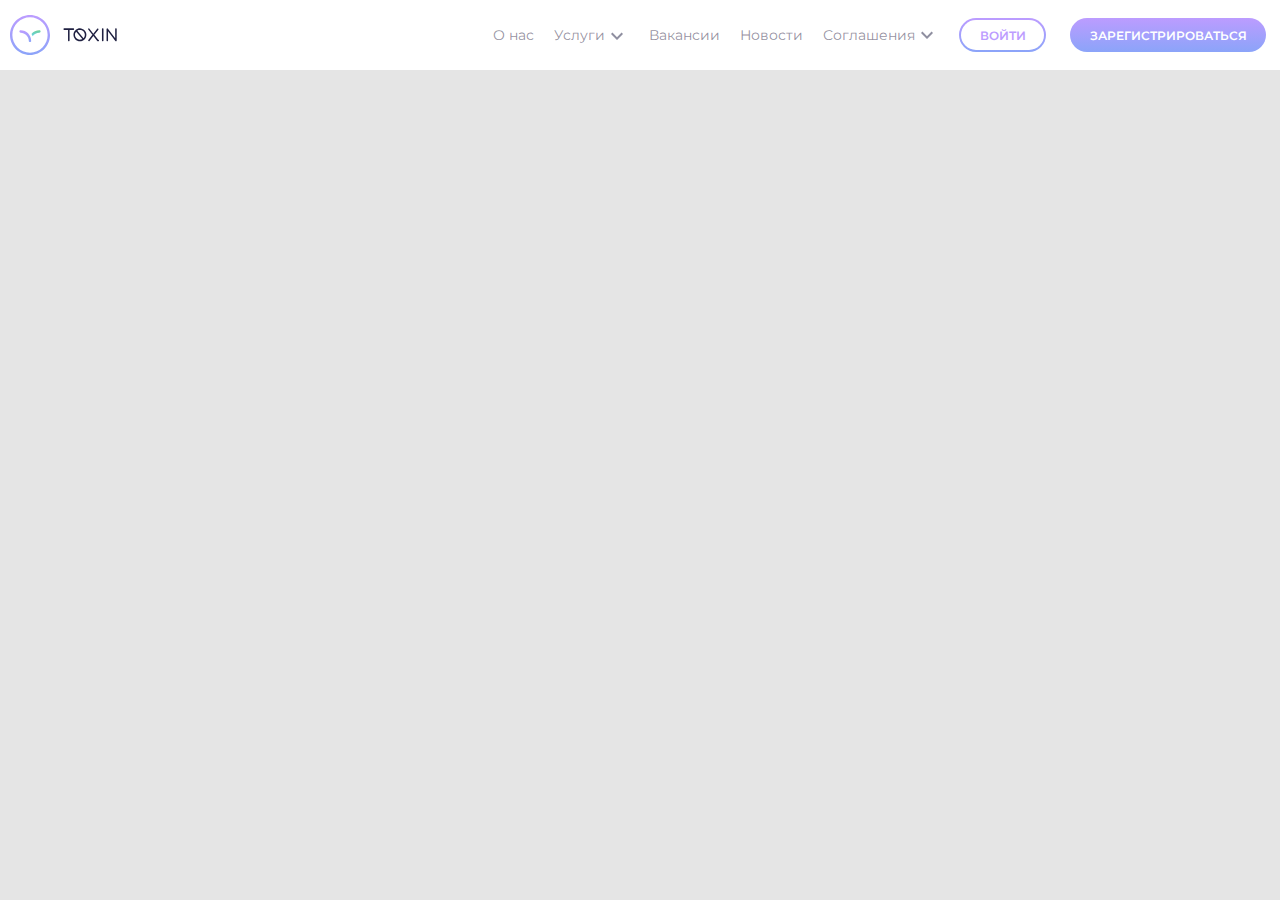
==== TOXIN/index.html @ b64a6c0c "header_adaptive_tablet" ====
<html lang="ru">
  <head>
    <link rel="stylesheet" type="text/css" href="css/style.css"/>
    <meta charset="utf-8"/>
    <meta name="viewport" content="width=device-width, initial-scale=1.0"/>
    <title>TOXIN</title>
  </head>
  <body>
    <div class="wrapper">
      <header class="header">
        <div class="header__container container"><a class="header__logo logo"><img class="logo__image" src="img/LOGO/logo_icon.svg"/><img class="logo__text" src="img/LOGO/logo_text.svg"/></a>
          <div class="header__menu menu">
            <div class="menu__body">
              <ul class="menu__list">
                <li><a class="menu__link" href="#">О нас</a></li>
                <li><a class="menu__link-services" href="#">Услуги</a></li>
                <li><a class="menu__link" href="#">Вакансии</a></li>
                <li><a class="menu__link" href="#">Новости</a></li>
                <li><a class="menu__link-agree" href="#">Соглашения</a></li>
              </ul>
            </div>
          </div>
          <div class="header__accaunt accaunt">
            <button class="accaunt__come">Войти</button>
            <button class="accaunt__register">Зарегистрироваться</button>
            <button class="accaunt__accaunt"> <img src="img/INTERFACE/accaunt.svg"/></button>
          </div>
        </div>
      </header>
    </div>
  </body>
</html>
---- TOXIN/css/style.css ----
@charset "UTF-8";
/*Обнуление*/
* {
  padding: 0;
  margin: 0;
  border: 0;
}

*, *:before, *:after {
  box-sizing: border-box;
}

:focus, :active {
  outline: none;
}

a:focus, a:active {
  outline: none;
}

nav, footer, header, aside {
  display: block;
}

html, body {
  height: 100%;
  width: 100%;
  font-size: 100%;
  line-height: 1;
  font-size: 14px;
  -ms-text-size-adjust: 100%;
  -moz-text-size-adjust: 100%;
  -webkit-text-size-adjust: 100%;
}

input, button, textarea {
  font-family: inherit;
}

input::-ms-clear {
  display: none;
}

button {
  cursor: pointer;
}

button::-moz-focus-inner {
  padding: 0;
  border: 0;
}

a, a:visited {
  text-decoration: none;
}

a:hover {
  text-decoration: none;
}

ul li {
  list-style: none;
}

img {
  vertical-align: top;
}

h1, h2, h3, h4, h5, h6 {
  font-size: inherit;
  font-weight: inherit;
}

/*--------------------*/
@font-face {
  font-family: "Montserrat";
  src: url("../fonts/Montserrat-SemiBold.eot");
  src: local("☺"), url("../fonts/Montserrat-SemiBold.woff") format("woff"), url("../fonts/Montserrat-SemiBold.ttf") format("truetype"), url("../fonts/Montserrat-SemiBold.svg") format("svg");
  font-weight: 700;
  font-style: normal;
}
@font-face {
  font-family: "Montserrat";
  src: url("../fonts/Montserrat-Regular.eot");
  src: local("☺"), url("../fonts/Montserrat-Regular.woff") format("woff"), url("../fonts/Montserrat-Regular.ttf") format("truetype"), url("../fonts/Montserrat-Regular.svg") format("svg");
  font-weight: normal;
  font-style: normal;
}
.header {
  box-shadow: 0px 10px 20px rgba(31, 32, 65, 0.05);
  background-color: #FFFFFF;
}
.header__container {
  display: flex;
  align-items: center;
}
.header__logo {
  margin: 15px 0px;
}
.logo {
  display: flex;
}
.logo__image {
  padding: 0 12.5px 0 0;
}
.logo__text {
  margin: auto;
}

.menu {
  flex: 1 1 auto;
}
.menu__list {
  justify-content: flex-end;
  display: flex;
  align-self: center;
}
.menu__list li {
  margin: 0px 10px;
}
.menu__list li:last-child {
  margin: 0px 20px 0px 10px;
}
.menu__link, .menu__link-services, .menu__link-agree {
  font-size: 14px;
  line-height: 17px;
  color: rgba(31, 32, 65, 0.5);
  font-family: "Montserrat";
  font-style: normal;
  font-weight: normal;
}
.menu__link-agree:after {
  content: "";
  display: inline-block;
  background: url("../img/INTERFACE/expand_more.svg") center center no-repeat;
  width: 24px;
  height: 9px;
}
.menu__link-services:after {
  content: "";
  display: inline-block;
  background: url("../img/INTERFACE/expand_more.svg") bottom center no-repeat;
  width: 24px;
  height: 9px;
}

.accaunt {
  font-family: "Montserrat";
}
.accaunt__come {
  width: 87px;
  height: 34px;
  background: linear-gradient(180deg, #BC9CFF 0%, #8BA4F9 100%);
  border-radius: 22px;
  position: relative;
  font-style: normal;
  font-weight: 700;
  font-size: 12px;
  line-height: 15px;
  text-transform: uppercase;
  color: #BC9CFF;
  z-index: 0;
  margin: 0 20px 0 0;
}
@media (max-width: 925px) {
  .accaunt__come {
    display: none;
    color: red;
  }
}
.accaunt__come:before {
  content: "";
  display: inline-block;
  position: absolute;
  overflow: auto;
  margin: auto;
  top: 2px;
  bottom: 2px;
  right: 2px;
  left: 2px;
  border-radius: 22px;
  background-color: #FFFFFF;
  z-index: -1;
}
.accaunt__register {
  width: 196px;
  height: 34px;
  left: 1104px;
  background: linear-gradient(180deg, #BC9CFF 0%, #8BA4F9 100%);
  border-radius: 22px;
  font-style: normal;
  font-weight: bold;
  font-size: 12px;
  line-height: 15px;
  text-transform: uppercase;
  color: #FFFFFF;
}
@media (max-width: 925px) {
  .accaunt__register {
    display: none;
    color: red;
  }
}
.accaunt__accaunt img {
  display: none;
}
@media (max-width: 925px) {
  .accaunt__accaunt {
    width: 40px;
    height: 40px;
    background: linear-gradient(180deg, #BC9CFF 0%, #8BA4F9 100%);
    border-radius: 50%;
    position: relative;
    z-index: 0;
  }
  .accaunt__accaunt img {
    display: inline-block;
  }
}
@media (max-width: 925px) {
  .accaunt__accaunt:before {
    content: "";
    display: inline-block;
    position: absolute;
    overflow: auto;
    margin: auto;
    top: 2px;
    bottom: 2px;
    right: 2px;
    left: 2px;
    border-radius: 50%;
    background-color: #FFFFFF;
    z-index: -1;
  }
}

body {
  background: #E5E5E5;
}

.wrapper {
  width: 100%;
  min-width: 100%;
  overflow: hidden;
  display: flex;
  flex-direction: column;
}

.container {
  max-width: 1940px;
  margin: 0 auto;
  padding: 0 10px;
}
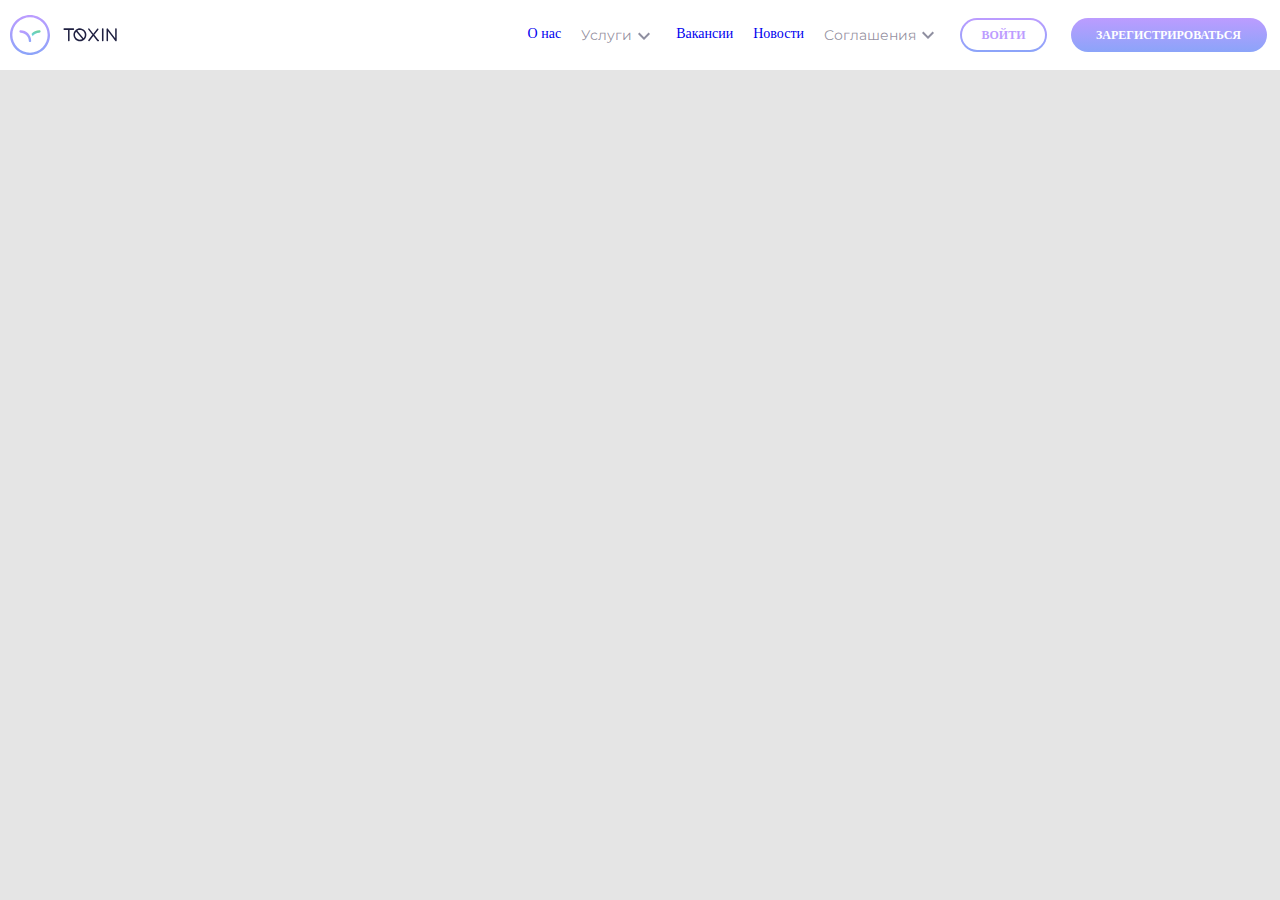
==== commit c1121841: "header_adaptive_phone" ====
--- a/TOXIN/index.html
+++ b/TOXIN/index.html
@@ -10,18 +10,21 @@
     <div class="wrapper">
       <header class="header">
         <div class="header__container container"><a class="header__logo logo"><img class="logo__image" src="img/LOGO/logo_icon.svg"/><img class="logo__text" src="img/LOGO/logo_text.svg"/></a>
+          <div class="header__burder-conteiner">
+            <div class="header__burger"><span></span></div>
+          </div>
           <div class="header__menu menu">
             <div class="menu__body">
               <ul class="menu__list">
-                <li><a class="menu__link" href="#">О нас</a></li>
-                <li><a class="menu__link-services" href="#">Услуги</a></li>
-                <li><a class="menu__link" href="#">Вакансии</a></li>
-                <li><a class="menu__link" href="#">Новости</a></li>
-                <li><a class="menu__link-agree" href="#">Соглашения</a></li>
+                <li><a class="menu__link-about" href="#"><span>О нас</span></a></li>
+                <li><a class="menu__link-services" href="#"> <span>Услуги</span></a></li>
+                <li><a class="menu__link-vacancies" href="#"> <span>Вакансии</span></a></li>
+                <li><a class="menu__link-news" href="#"><span>Новости</span></a></li>
+                <li><a class="menu__link-agree" href="#"><span>Соглашения</span></a></li>
               </ul>
             </div>
           </div>
-          <div class="header__accaunt accaunt">
+          <div class="header__accaunt accaust">
             <button class="accaunt__come">Войти</button>
             <button class="accaunt__register">Зарегистрироваться</button>
             <button class="accaunt__accaunt"> <img src="img/INTERFACE/accaunt.svg"/></button>
@@ -29,5 +32,7 @@
         </div>
       </header>
     </div>
+    <script src="https://ajax.googleapis.com/ajax/libs/jquery/2.2.0/jquery.min.js"></script>
+    <script src="js/header-dist.js"></script>
   </body>
 </html>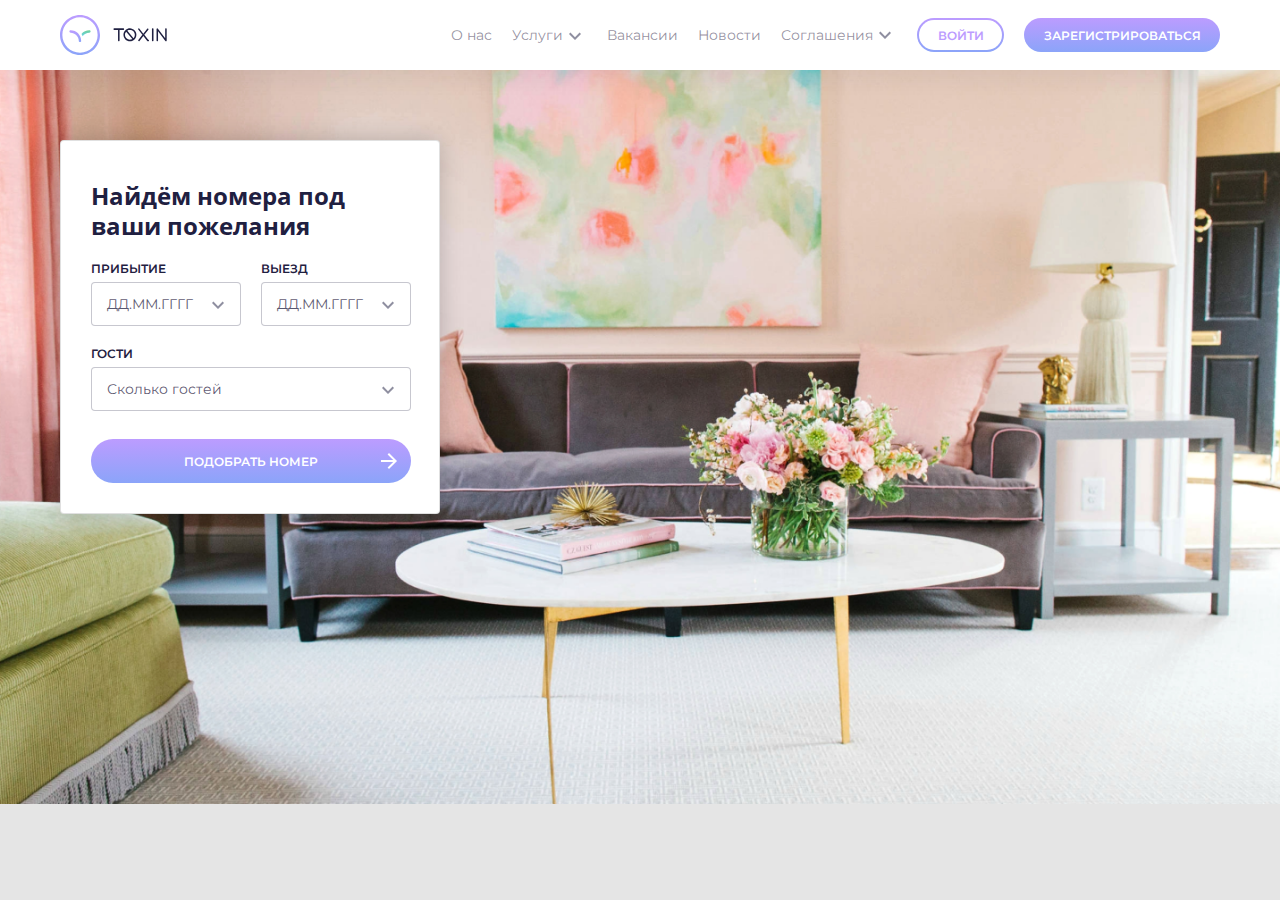
==== commit cf36a46f: "header and main_landing page" ====
--- a/TOXIN/index.html
+++ b/TOXIN/index.html
@@ -17,20 +17,51 @@
             <div class="menu__body">
               <ul class="menu__list">
                 <li><a class="menu__link-about" href="#"><span>О нас</span></a></li>
-                <li><a class="menu__link-services" href="#"> <span>Услуги</span></a></li>
-                <li><a class="menu__link-vacancies" href="#"> <span>Вакансии</span></a></li>
+                <li><a class="menu__link-services" href="#"><span>Услуги</span></a></li>
+                <li><a class="menu__link-vacancies" href="#"><span>Вакансии</span></a></li>
                 <li><a class="menu__link-news" href="#"><span>Новости</span></a></li>
                 <li><a class="menu__link-agree" href="#"><span>Соглашения</span></a></li>
               </ul>
             </div>
           </div>
-          <div class="header__accaunt accaust">
+          <div class="header__accaunt accaunt">
             <button class="accaunt__come">Войти</button>
             <button class="accaunt__register">Зарегистрироваться</button>
-            <button class="accaunt__accaunt"> <img src="img/INTERFACE/accaunt.svg"/></button>
+            <button class="accaunt__accaunt-icon"> <img src="img/INTERFACE/accaunt.svg"/></button>
           </div>
         </div>
       </header>
+      <main class="page">
+        <div class="banner">
+          <div class="banner__content container">
+            <div class="suggest">
+              <div class="suggest__container">
+                <div class="suggest__body">
+                  <div class="suggest__title-h1 title-h1">Найдём номера под ваши пожелания</div>
+                  <div class="suggest__info info-suggest">
+                    <div class="info-suggest__calendar">
+                      <div class="info-suggest__arrial"> 
+                        <div class="info-suggest__title-h3 title-h3">прибытие</div>
+                        <div class="info-suggest__button-arr"> <span>ДД.ММ.ГГГГ</span></div>
+                      </div>
+                      <div class="info-suggest__departure">
+                        <div class="info-suggest__title-h3 title-h3">выезд</div>
+                        <div class="info-suggest__button-dep"> <span>ДД.ММ.ГГГГ</span></div>
+                      </div>
+                    </div>
+                    <div class="info-suggest__guests">
+                      <div class="info-suggest__title-h3 title-h3">гости</div>
+                      <div class="info-suggest__button-guest"> <span>Сколько гостей</span></div>
+                    </div>
+                  </div>
+                  <button class="suggest__button">подобрать номер</button>
+                </div>
+              </div>
+            </div>
+          </div>
+          <div class="banner__background background"><img src="img/PAGES/landing page/main_background.png"/></div>
+        </div>
+      </main>
     </div>
     <script src="https://ajax.googleapis.com/ajax/libs/jquery/2.2.0/jquery.min.js"></script>
     <script src="js/header-dist.js"></script>
--- a/TOXIN/css/style.css
+++ b/TOXIN/css/style.css
@@ -86,6 +86,13 @@
   font-weight: normal;
   font-style: normal;
 }
+@font-face {
+  font-family: "OpenSans";
+  src: url("../fonts/OpenSans-Bold.eot");
+  src: local("☺"), url("../fonts/OpenSans-Bold.woff") format("woff"), url("../fonts/OpenSans-Bold.ttf") format("truetype"), url("../fonts/OpenSans-Bold.svg") format("svg");
+  font-weight: 700;
+  font-style: normal;
+}
 .header {
   box-shadow: 0px 10px 20px rgba(31, 32, 65, 0.05);
   background-color: #FFFFFF;
@@ -118,10 +125,7 @@
 .menu__list li {
   margin: 0px 10px;
 }
-.menu__list li:last-child {
-  margin: 0px 20px 0px 10px;
-}
-.menu__link, .menu__link-services, .menu__link-agree {
+.menu__list li a {
   font-size: 14px;
   line-height: 17px;
   color: rgba(31, 32, 65, 0.5);
@@ -146,6 +150,7 @@
 
 .accaunt {
   font-family: "Montserrat";
+  font-size: 0px;
 }
 .accaunt__come {
   width: 87px;
@@ -160,12 +165,11 @@
   text-transform: uppercase;
   color: #BC9CFF;
   z-index: 0;
-  margin: 0 20px 0 0;
+  margin: 0 20px 0 10px;
 }
 @media (max-width: 925px) {
   .accaunt__come {
     display: none;
-    color: red;
   }
 }
 .accaunt__come:before {
@@ -185,9 +189,9 @@
 .accaunt__register {
   width: 196px;
   height: 34px;
-  left: 1104px;
   background: linear-gradient(180deg, #BC9CFF 0%, #8BA4F9 100%);
   border-radius: 22px;
+  padding: 0 -0.34px;
   font-style: normal;
   font-weight: bold;
   font-size: 12px;
@@ -198,14 +202,13 @@
 @media (max-width: 925px) {
   .accaunt__register {
     display: none;
-    color: red;
-  }
-}
-.accaunt__accaunt img {
+  }
+}
+.accaunt__accaunt-icon img {
   display: none;
 }
 @media (max-width: 925px) {
-  .accaunt__accaunt {
+  .accaunt__accaunt-icon {
     width: 40px;
     height: 40px;
     background: linear-gradient(180deg, #BC9CFF 0%, #8BA4F9 100%);
@@ -213,12 +216,12 @@
     position: relative;
     z-index: 0;
   }
-  .accaunt__accaunt img {
+  .accaunt__accaunt-icon img {
     display: inline-block;
   }
 }
 @media (max-width: 925px) {
-  .accaunt__accaunt:before {
+  .accaunt__accaunt-icon:before {
     content: "";
     display: inline-block;
     position: absolute;
@@ -233,21 +236,240 @@
     z-index: -1;
   }
 }
+.accaunt__burger {
+  display: none;
+}
+
+@media (max-width: 655px) {
+  body.lock {
+    overflow: hidden;
+  }
+
+  .header__burder-conteiner {
+    flex: 1 1 auto;
+    display: flex;
+    justify-content: flex-end;
+  }
+
+  .header__burger {
+    display: block;
+    position: relative;
+    width: 30px;
+    height: 20px;
+    margin: 0 20px 0 0;
+  }
+
+  .header__burger span {
+    position: absolute;
+    background-color: rgba(31, 32, 65, 0.5);
+    width: 100%;
+    height: 2px;
+    left: 0;
+    top: 9px;
+    transition: all 0.3s ease 0s;
+  }
+
+  .header__burger:before, .header__burger:after {
+    content: "";
+    background-color: rgba(31, 32, 65, 0.5);
+    position: absolute;
+    width: 100%;
+    height: 2px;
+    left: 0;
+    transition: all 0.3s ease 0s;
+  }
+
+  .header__burger:before {
+    top: 0;
+  }
+
+  .header__burger:after {
+    bottom: 0;
+  }
+
+  .header__menu {
+    position: fixed;
+    top: -100%;
+    left: 0;
+    width: 100%;
+    height: 100%;
+    background: #bc9cff;
+    background: linear-gradient(180deg, #bc9cff 0%, rgba(229, 229, 229, 0.9) 100%);
+    z-index: -1;
+    padding: 90px 20px 20px 20px;
+    opacity: 0.1;
+    transition: all 0.3s ease 0s;
+    overflow: auto;
+    z-index: -1;
+  }
+
+  .header__menu.active {
+    top: 0;
+    opacity: 1;
+  }
+
+  .menu__list {
+    display: block;
+  }
+
+  .menu__list li {
+    margin: 0px 0px 20px 0px;
+  }
+
+  .menu__list span {
+    font-size: 22px;
+  }
+
+  .header__burger.active span {
+    transform: scale(0);
+  }
+
+  .header__burger.active:before {
+    transform: rotate(45deg);
+    top: 9px;
+  }
+
+  .header__burger.active:after {
+    transform: rotate(-45deg);
+    bottom: 9px;
+  }
+}
+.page {
+  flex: 1 1 auto;
+}
+
+.banner {
+  position: relative;
+  z-index: -5;
+}
+.banner__background {
+  width: 100%;
+  height: 100%;
+}
+
+.background img {
+  margin: -70px 0px 0px 0px;
+  width: 100%;
+}
+
+.suggest__body {
+  position: absolute;
+  width: 380px;
+  height: 374px;
+  top: 70px;
+  padding: 40px 30px 30px 30px;
+  background: #FFFFFF;
+  border: 1px solid rgba(0, 0, 0, 0.12);
+  box-sizing: border-box;
+  box-shadow: 0px 0px 25px rgba(0, 0, 0, 0.2);
+  border-radius: 4px;
+}
+.suggest__title-h1 {
+  margin: 0 0 20px 0;
+}
+.suggest__button {
+  width: 320px;
+  height: 44px;
+  position: absolute;
+  bottom: 30px;
+  background: linear-gradient(180deg, #BC9CFF 0%, #8BA4F9 100%);
+  border-radius: 22px;
+  font-family: Montserrat;
+  font-style: normal;
+  font-weight: 700;
+  font-size: 12px;
+  line-height: 15px;
+  text-transform: uppercase;
+  color: #FFFFFF;
+}
+.suggest__button:after {
+  content: "";
+  display: inline-block;
+  background: url("../img/INTERFACE/arrow_forward.svg") center center no-repeat;
+  width: 44px;
+  height: 44px;
+  position: absolute;
+  right: 0px;
+  top: 0px;
+}
+.suggest .title-h1 {
+  font-family: "OpenSans";
+  font-style: normal;
+  font-weight: 700;
+  font-size: 24px;
+  line-height: 30px;
+  color: #1F2041;
+}
+.suggest .title-h3 {
+  font-family: Montserrat;
+  font-style: normal;
+  font-weight: 700;
+  font-size: 12px;
+  line-height: 15px;
+  text-transform: uppercase;
+  color: #1F2041;
+  margin: 0 0 6px 0;
+}
+
+.info-suggest__button-arr, .info-suggest__button-guest, .info-suggest__button-dep {
+  width: 150px;
+  height: 44px;
+  display: inline-block;
+  background: #FFFFFF;
+  border: 1px solid rgba(31, 32, 65, 0.25);
+  box-sizing: border-box;
+  border-radius: 4px;
+  position: relative;
+}
+.info-suggest__button-arr span, .info-suggest__button-guest span, .info-suggest__button-dep span {
+  display: inline-block;
+  margin: 11.56px 0 0 15px;
+  font-family: Montserrat;
+  font-style: normal;
+  font-weight: normal;
+  font-size: 14px;
+  line-height: 18px;
+  color: rgba(31, 32, 65, 0.75);
+}
+
+.info-suggest__button-arr:after, .info-suggest__button-guest:after, .info-suggest__button-dep:after {
+  content: "";
+  display: inline-block;
+  background: url("../img/INTERFACE/expand_more.svg") center center no-repeat;
+  width: 44px;
+  height: 44px;
+  position: absolute;
+  right: 0;
+}
+
+.info-suggest__button-guest {
+  width: 320px;
+}
+
+.info-suggest__calendar {
+  display: inline-flex;
+  width: 320px;
+  justify-content: space-between;
+}
+.info-suggest__guests {
+  margin: 20px 0 0 0;
+}
 
 body {
   background: #E5E5E5;
 }
 
 .wrapper {
-  width: 100%;
-  min-width: 100%;
+  max-width: 1440px;
   overflow: hidden;
   display: flex;
   flex-direction: column;
+  margin: 0 auto;
 }
 
 .container {
-  max-width: 1940px;
+  max-width: 1180px;
+  min-width: 320px;
   margin: 0 auto;
   padding: 0 10px;
 }